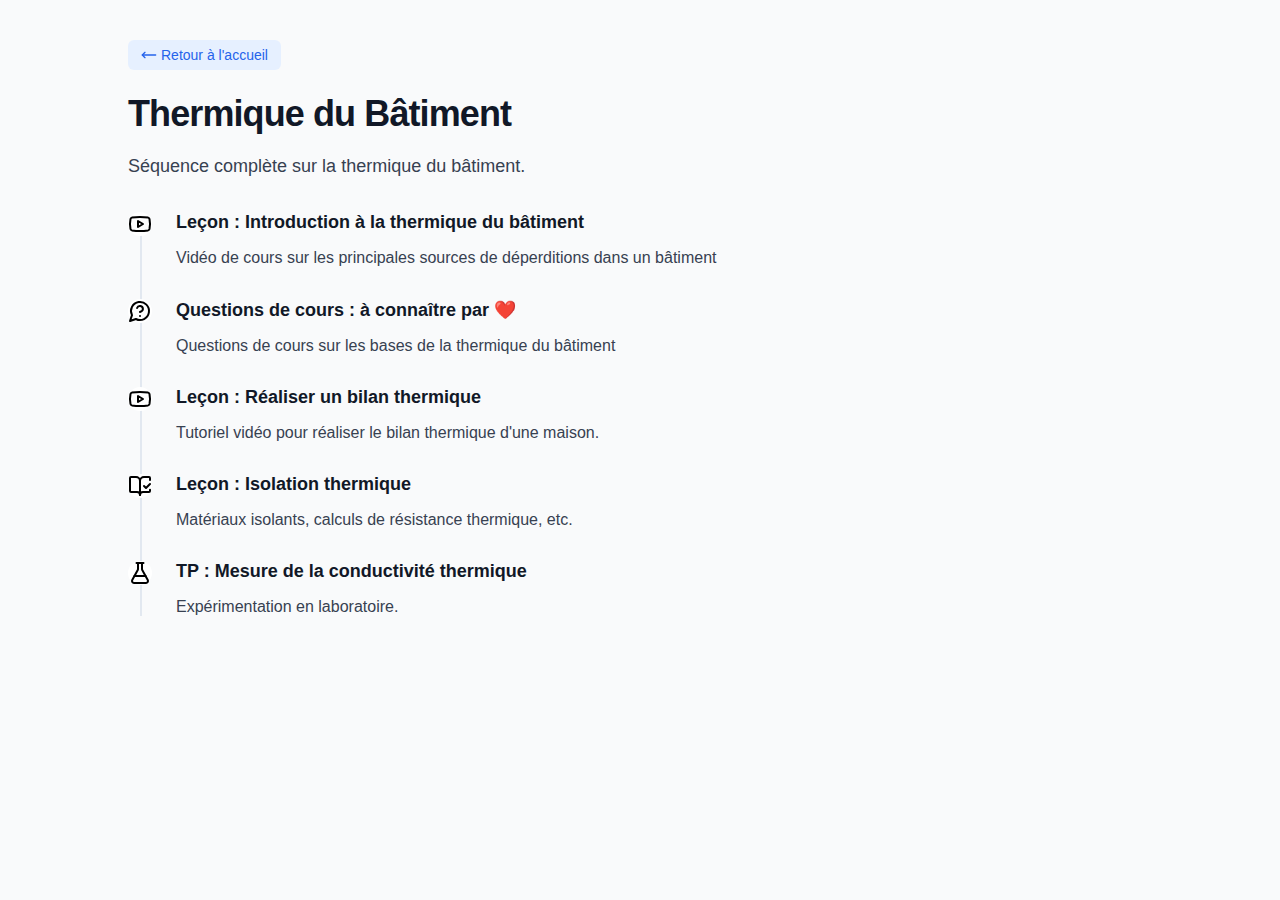
==== thermique/index.html @ 71e53216 "Lms - initial commit" ====
<!DOCTYPE html>
<html lang="fr">
	<head>
		<meta charset="UTF-8" />
		<meta name="viewport" content="width=device-width, initial-scale=1.0" />
		<title>Thermique du Bâtiment - Séquence</title>
		<link rel="stylesheet" href="../assets/css/style.css" />
		<!-- Lien relatif vers le CSS global -->
	</head>
	<body>
		<div class="container">
			<header>
				<a href="../index.html" class="card-button">
					<!-- Utilisation de la classe CSS -->
					<svg
						xmlns="http://www.w3.org/2000/svg"
						width="24"
						height="24"
						viewBox="0 0 24 24"
						fill="none"
						stroke="currentColor"
						stroke-width="2"
						stroke-linecap="round"
						stroke-linejoin="round"
						class="button-icon-left">
						<path d="M6 8L2 12L6 16"></path>
						<path d="M2 12H22"></path>
					</svg>
					<span>Retour à l'accueil</span>
				</a>
				<h1>Thermique du Bâtiment</h1>
				<p>Séquence complète sur la thermique du bâtiment.</p>
			</header>

			<!-- Frise chronologique verticale -->
			<div class="timeline">
				<div class="timeline-line-container">
					<div class="timeline-line"></div>
				</div>
				<div id="timeline-container" class="timeline-container">
					<!-- Les étapes seront insérées ici -->
				</div>
			</div>
		</div>

		<script>
			// Données des étapes de la séquence (maintenant avec des chemins relatifs corrects)
			const etapes = [
				{
					type: "Leçon",
					titre: "Introduction à la thermique du bâtiment",
					description: "Vidéo de cours sur les principales sources de déperditions dans un bâtiment",
					icone: "video.svg",
					url: "introduction.html",
				},
				{
					type: "Questions de cours",
					titre: "à connaître par ❤️",
					description: "Questions de cours sur les bases de la thermique du bâtiment",
					icone: "questions.svg",
					url: "introduction-questions.html",
				},
				{
					type: "Leçon",
					titre: "Réaliser un bilan thermique",
					description: "Tutoriel vidéo pour réaliser le bilan thermique d'une maison.",
					icone: "video.svg",
					url: "bilan-thermique.html",
				},
				{ type: "Leçon", titre: "Isolation thermique", description: "Matériaux isolants, calculs de résistance thermique, etc.", icone: "lesson.svg", url: "lecon-2.html" },
				{
					type: "TP",
					titre: "Mesure de la conductivité thermique",
					description: "Expérimentation en laboratoire.",
					icone: "lab.svg",
					url: "tp-1.html",
				},
			];

			// Fonction pour créer une étape de la timeline
			function creerEtapeTimeline(etape, index) {
				const isFirst = index === 0;
				const isLast = index === etapes.length - 1;

				// Masque la ligne supérieure si c'est la première étape et la ligne du bas si c'est la dernière.
				const topLineClasses = isFirst ? "timeline-top-line-hidden" : "timeline-top-line";
				const bottomLineClasses = isLast ? "timeline-bottom-line-hidden" : "timeline-bottom-line";

				return `
        <div class="timeline-step">
            <div class="timeline-icon-container">
                <img src="../assets/icons/${etape.icone}">
                <div class="${topLineClasses}"></div>
                <div class="${bottomLineClasses}"></div>
            </div>
            <div class="timeline-content">
                <h3 class="timeline-title">
                    <a href="${etape.url}" class="timeline-link">${etape.type} : ${etape.titre}</a>
                </h3>
                <p class="timeline-description">${etape.description}</p>
            </div>
        </div>
      `;
			}

			// Générer les étapes et les ajouter au conteneur
			const container = document.getElementById("timeline-container");
			etapes.forEach((etape, index) => {
				container.innerHTML += creerEtapeTimeline(etape, index);
			});
		</script>
	</body>
</html>
---- assets/css/style.css ----
/* assets/css/style.css */

/* Couleurs */
:root {
	--page-bg: #f9fafb;
	--text-primary: #111827;
	--text-secondary: #374151;
	--border-color: #e5e7eb;
	--accent-blue: #2563eb;
	--accent-blue-hover: #1d4ed8;
	--disabled-gray: #9ca3af;
}

/* Styles de base */
body {
	font-family: "Inter", sans-serif;
	background-color: var(--page-bg);
	color: var(--text-primary);
	margin: 0; /* Supprime les marges par défaut du body */
	padding: 0;
}

.container {
	max-width: 64rem; /* 1024px */
	margin-left: auto;
	margin-right: auto;
	padding-left: 1rem; /* 16px */
	padding-right: 1rem; /* 16px */
	padding-top: 2.5rem; /* 40px */
	padding-bottom: 2.5rem; /* 40px */
}

header {
	margin-bottom: 2rem; /* 32px */
}

h1 {
	font-size: 2.25rem; /* 36px */
	font-weight: bold;
	line-height: 2.5rem; /* 40px */
	letter-spacing: -0.025em;
	margin-bottom: 1rem;
}

header p {
	font-size: 1.125rem; /* 18px */
	line-height: 1.75rem; /* 28px */
	color: var(--text-secondary);
}

/* Styles pour les cartes de séquence */
#sequences-container {
	display: flex;
	flex-direction: column;
	gap: 1rem; /* Espacement entre les cartes */
}
.card {
	background-color: white;
	border-radius: 0.5rem; /* 8px */
	border: 1px solid var(--border-color);
	padding: 1.25rem; /* 20px */
	transition: box-shadow 0.2s ease-in-out;
	display: flex;
	align-items: flex-start; /* Aligne les éléments en haut */
}

.card:not(.card-disabled):hover {
	box-shadow: 0 4px 6px -1px rgba(0, 0, 0, 0.1), 0 2px 4px -1px rgba(0, 0, 0, 0.06);
}

.card-icon-container {
	flex-shrink: 0; /* Empêche l'icône de rétrécir */
	margin-right: 1rem; /* 16px */
}

.card-icon {
	width: 1.5rem; /* 24px */
	height: 1.5rem; /* 24px */
	color: var(--accent-blue);
}

.card-content {
	flex-grow: 1; /* Permet au contenu de prendre l'espace disponible */
}

.card-title {
	font-size: 1.25rem; /* 20px */
	font-weight: 600;
	margin-bottom: 0.375rem; /* 6px */
}

.card-title a {
	color: inherit; /* Hérite la couleur du texte du parent (card-title) */
	text-decoration: none; /* Supprime le soulignement par défaut */
	transition: color 0.2s ease-in-out;
}

.card-title a:hover {
	color: var(--accent-blue);
}

.card-description {
	color: var(--text-secondary);
	margin-bottom: 1rem;
}
.card-button-container {
	margin-top: 1rem;
}

.card-button {
	display: inline-flex;
	align-items: center;
	padding: 0.375rem 0.75rem; /* 6px 12px */
	border-radius: 0.375rem; /* 6px */
	font-size: 0.875rem; /* 14px */
	font-weight: 500;
	color: var(--accent-blue);
	background-color: #e6f0ff; /* Un bleu très clair */
	border: 1px solid transparent;
	text-decoration: none; /* Pas de soulignement */
	transition: background-color 0.2s ease-in-out, color 0.2s ease-in-out, border-color 0.2s ease-in-out;
}

.card-button:hover {
	background-color: var(--accent-blue-hover);
	color: white;
}

.button-icon-right {
	margin-left: 0.25rem; /* 4px */
	width: 1rem; /* 16px */
	height: 1rem; /* 16px */
	color: currentColor;
}

.button-icon-left {
	margin-right: 0.25rem; /* 4px */
	width: 1rem; /* 16px */
	height: 1rem; /* 16px */
	color: currentColor;
}

/* Styles pour les éléments désactivés */
.card-disabled {
	opacity: 0.6; /* Réduit l'opacité de la carte entière */
	pointer-events: none; /* Important : empêche les clics */
}

.icon-disabled {
	color: var(--disabled-gray);
}

.link-disabled {
	color: var(--disabled-gray);
	cursor: not-allowed;
}

.button-disabled {
	color: var(--disabled-gray);
	background-color: #f3f4f6; /* Gris clair */
	border-color: #d1d5db; /* Bordure grise */
	cursor: not-allowed;
}

.timeline {
	position: relative;
}

.timeline-line-container {
	position: absolute;
	top: 0;
	bottom: 0;
	left: 0.75rem;
	display: flex;
	flex-direction: column;
	align-items: center;
}

.timeline-line {
	width: 2px;
	height: 100%;
	background-color: #e2e8f0;
}

.timeline-container {
	position: relative;
}

.timeline-step {
	position: relative;
	padding-left: 3rem;
	margin-bottom: 2rem;
}

.timeline-icon-container {
	position: absolute;
	left: 0;
	top: 0rem;
	display: flex;
	align-items: center;
	z-index: 10;
	background-color: white;
	border-radius: 100%;
}

.timeline-icon {
	width: 1.5rem;
	height: 1.5rem;
	background-color: var(--accent-blue);
	display: flex;
	align-items: center;
	justify-content: center;
	color: white;
	position: relative;
	z-index: 20;
}

.timeline-top-line {
	position: absolute;
	left: calc(50% - 1px);
	top: -100%;
	height: 100%;
	width: 2px;
	background-color: var(--timeline-gray);
	z-index: 0;
}
.timeline-top-line-hidden {
	display: none;
}

.timeline-bottom-line {
	position: absolute;
	left: calc(50% - 1px);
	top: 0;
	height: 100%;
	width: 2px;
	background-color: var(--timeline-gray);
	z-index: 0;
}
.timeline-bottom-line-hidden {
	display: none;
}

.timeline-content {
	position: relative;
}

.timeline-title {
	font-size: 1.125rem;
	font-weight: 600;
	color: var(--text-primary);
	margin-bottom: 0.25rem;
}

.timeline-title a {
	color: inherit;
	text-decoration: none;
	transition: color 0.2s ease-in-out;
}

.timeline-title a:hover {
	color: var(--accent-blue);
}

.timeline-description {
	color: var(--text-secondary);
}

/* thermique/lecon-style.css */

/* Styles spécifiques aux pages de leçon */

.intro-text {
	font-size: 1.125rem; /* 18px */
	line-height: 1.75rem; /* 28px */
	color: var(--text-secondary);
	margin-bottom: 1.5rem; /* 24px */
}

.lesson-section {
	margin-bottom: 2rem; /* 32px */
}

.lesson-section h2 {
	font-size: 1.5rem; /* 24px */
	font-weight: 600;
	color: var(--text-primary);
	margin-bottom: 0.75rem; /* 12px */
}

.lesson-section p {
	color: var(--text-secondary);
	margin-bottom: 1rem;
}

.lesson-section ul {
	list-style-type: disc;
	margin-left: 1.25rem; /* 20px ;  pour l'indentation */
	margin-bottom: 1rem;
}
.lesson-section ul li {
	color: var(--text-secondary);
}

.lesson-section img {
	margin-top: 1rem; /* 16px */
	width: 100%;
	border-radius: 0.5rem; /* 8px */
	box-shadow: 0 4px 6px -1px rgba(0, 0, 0, 0.1), 0 2px 4px -1px rgba(0, 0, 0, 0.06);
}

.video-container {
	position: relative;
	padding-bottom: 56.25%; /* 16:9 Aspect Ratio (9 / 16 = 0.5625) */
	height: 0;
	overflow: hidden;
	margin-bottom: 1rem;
}

.video-container iframe {
	position: absolute;
	top: 0;
	left: 0;
	width: 100%;
	height: 100%;
}

/* thermique/questions-style.css */

.accordion {
	width: 100%;
}

.accordion-item {
	border-bottom: 1px solid var(--border-color);
}

.accordion-button {
	background-color: transparent;
	border: none;
	font-size: 1rem;
	font-weight: 600;
	padding: 1rem 0;
	text-align: left;
	width: 100%;
	cursor: pointer;
	display: flex; /* Pour aligner le texte et l'icône (si ajoutée) */
	align-items: center; /* Centre verticalement */
	justify-content: space-between; /* Espace entre texte et icône */
	color: var(--text-primary); /* ou la couleur que vous voulez pour le texte */
}

/* Style de l'icône (pseudo-élément) */
.accordion-button::after {
	content: "+"; /* Icône par défaut (plus) */
	font-size: 1.25rem;
	color: var(--accent-blue); /* ou une autre couleur */
	transition: transform 0.2s ease-in-out;
}

/* Rotation de l'icône quand l'accordéon est ouvert */
.accordion-item.active .accordion-button::after {
	content: "-"; /* Icône quand ouvert (moins) */
	transform: rotate(0deg); /* Rotation pour l'animation */
}

.accordion-content {
	max-height: 0;
	overflow: hidden;
	transition: max-height 0.2s ease-out;
	padding: 0 1rem; /* Padding pour l'espacement intérieur */
}

.accordion-item.active .accordion-content {
	max-height: 500px; /*  Hauteur maximale (ajustez) */
	padding-bottom: 1rem; /* Ajout d'un padding en bas */
	/*  Vous pourriez aussi utiliser  padding: 1rem;  si vous voulez du padding en haut et en bas */
}
.accordion-content p {
	color: var(--text-secondary);
}

/* Style au survol (facultatif) */
.accordion-button:hover {
	background-color: #f5f5f5; /* Léger fond gris au survol */
}
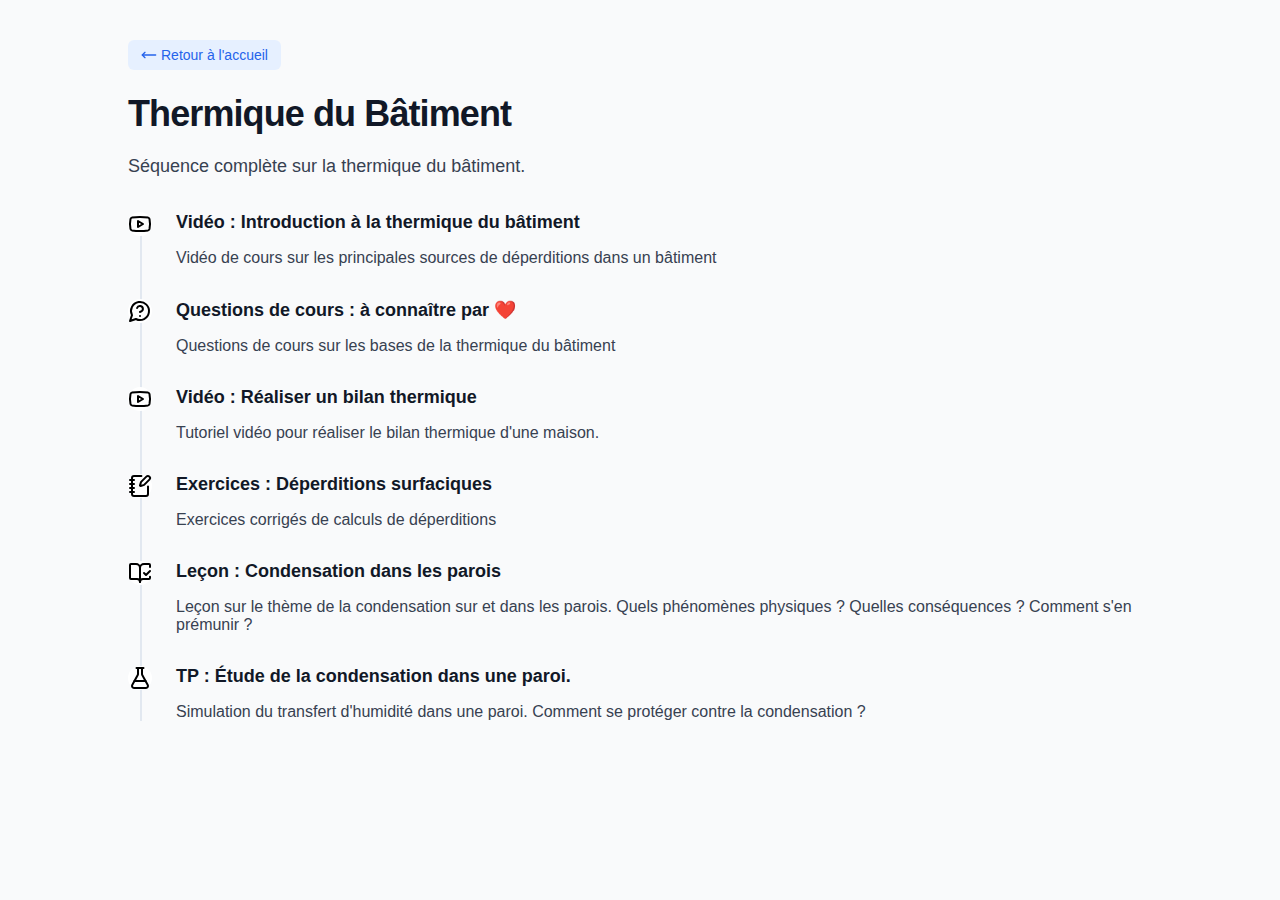
==== commit b1ccf2d0: "diagramme de l'air humide" ====
--- a/thermique/index.html
+++ b/thermique/index.html
@@ -47,7 +47,7 @@
 			// Données des étapes de la séquence (maintenant avec des chemins relatifs corrects)
 			const etapes = [
 				{
-					type: "Leçon",
+					type: "Vidéo",
 					titre: "Introduction à la thermique du bâtiment",
 					description: "Vidéo de cours sur les principales sources de déperditions dans un bâtiment",
 					icone: "video.svg",
@@ -61,19 +61,32 @@
 					url: "introduction-questions.html",
 				},
 				{
-					type: "Leçon",
+					type: "Vidéo",
 					titre: "Réaliser un bilan thermique",
 					description: "Tutoriel vidéo pour réaliser le bilan thermique d'une maison.",
 					icone: "video.svg",
 					url: "bilan-thermique.html",
 				},
-				{ type: "Leçon", titre: "Isolation thermique", description: "Matériaux isolants, calculs de résistance thermique, etc.", icone: "lesson.svg", url: "lecon-2.html" },
+				{
+					type: "Exercices",
+					titre: "Déperditions surfaciques",
+					description: "Exercices corrigés de calculs de déperditions",
+					icone: "exercise.svg",
+					url: "bilan-thermique-exercices.html",
+				},
+				{
+					type: "Leçon",
+					titre: "Condensation dans les parois",
+					description: "Leçon sur le thème de la condensation sur et dans les parois. Quels phénomènes physiques ? Quelles conséquences ? Comment s'en prémunir ?",
+					icone: "lesson.svg",
+					url: "condensation.html",
+				},
 				{
 					type: "TP",
-					titre: "Mesure de la conductivité thermique",
-					description: "Expérimentation en laboratoire.",
+					titre: "Étude de la condensation dans une paroi.",
+					description: "Simulation du transfert d'humidité dans une paroi. Comment se protéger contre la condensation ?",
 					icone: "lab.svg",
-					url: "tp-1.html",
+					url: "condensation-lab.html",
 				},
 			];
 
--- a/assets/css/style.css
+++ b/assets/css/style.css
@@ -384,3 +384,61 @@
 .accordion-button:hover {
 	background-color: #f5f5f5; /* Léger fond gris au survol */
 }
+
+/* thermique/exercices-style.css */
+
+.tabs {
+	border: 1px solid var(--border-color);
+	border-radius: 0.5rem;
+	overflow: hidden; /* Pour les coins arrondis des boutons */
+	margin-bottom: 1rem;
+}
+
+.tab-button {
+	background-color: #f9fafb; /* ou var(--page-bg) */
+	border: none;
+	padding: 0.75rem 1.5rem;
+	cursor: pointer;
+	font-size: 1rem;
+	font-weight: 500;
+	transition: background-color 0.2s ease-in-out;
+	border-right: 1px solid var(--border-color); /* Séparation verticale */
+}
+
+.tab-button:last-child {
+	border-right: none; /* Supprime la bordure du dernier bouton */
+}
+
+.tab-button.active {
+	background-color: white;
+	font-weight: 600;
+	color: var(--accent-blue);
+}
+
+.tab-content {
+	display: none; /* Masqué par défaut */
+	padding: 1.25rem;
+	background-color: white;
+}
+
+.tab-content.active {
+	display: block;
+}
+
+.tab-content h2 {
+	font-size: 1.5rem;
+	font-weight: 600;
+	margin-bottom: 0.75rem;
+	color: var(--text-primary);
+}
+
+.tab-content p,
+.tab-content ul,
+.tab-content ol {
+	color: var(--text-secondary);
+	margin-bottom: 1rem;
+}
+.tab-content ul {
+	list-style-type: disc;
+	margin-left: 1.5rem;
+}
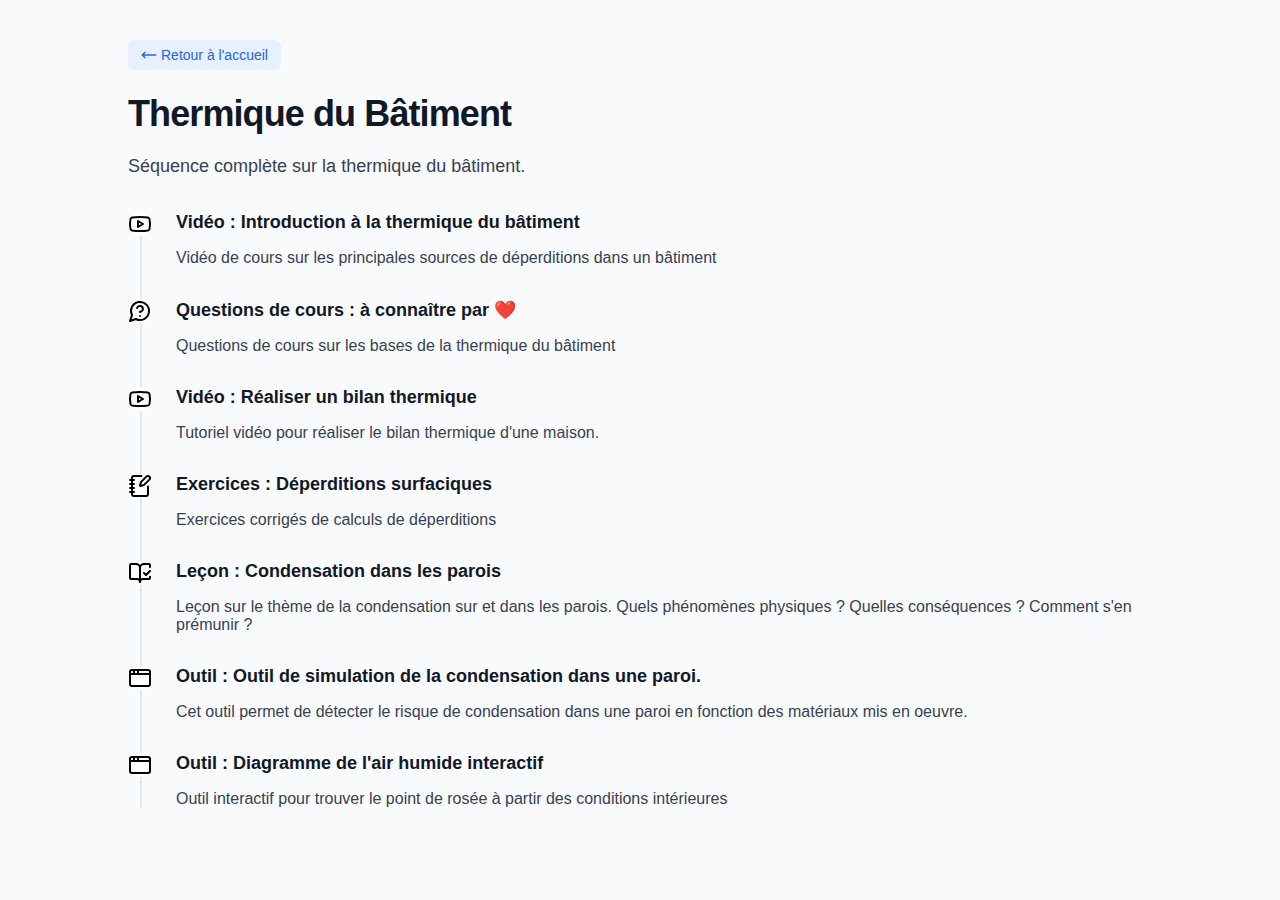
==== commit 6a083bb5: "condensation tool" ====
--- a/thermique/index.html
+++ b/thermique/index.html
@@ -82,11 +82,18 @@
 					url: "condensation.html",
 				},
 				{
-					type: "TP",
-					titre: "Étude de la condensation dans une paroi.",
-					description: "Simulation du transfert d'humidité dans une paroi. Comment se protéger contre la condensation ?",
-					icone: "lab.svg",
-					url: "condensation-lab.html",
+					type: "Outil",
+					titre: "Outil de simulation de la condensation dans une paroi.",
+					description: "Cet outil permet de détecter le risque de condensation dans une paroi en fonction des matériaux mis en oeuvre.",
+					icone: "app.svg",
+					url: "condensation-simu.html",
+				},
+				{
+					type: "Outil",
+					titre: "Diagramme de l'air humide interactif",
+					description: "Outil interactif pour trouver le point de rosée à partir des conditions intérieures",
+					icone: "app.svg",
+					url: "psychro.html",
 				},
 			];
 
